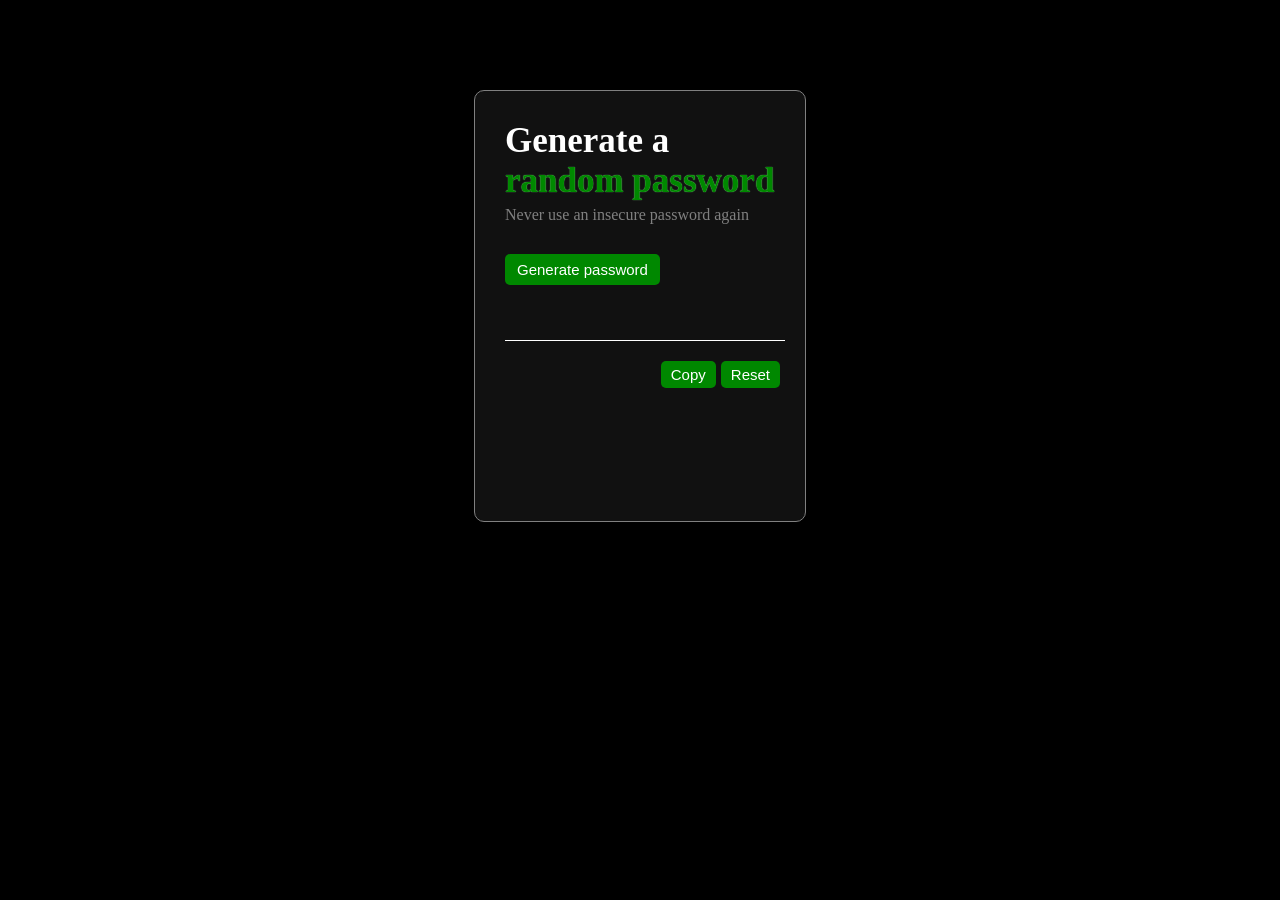
==== index.html @ c197aa3f "strong password generator website" ====
<!DOCTYPE html>

<html>
    <head>
        <title>Password Generator</title>
        <link rel="stylesheet" href="index.css">
    </head>
    <body>
        <div class="outer-container">
            <div id="password-generator-title">
                <span id="password-generator-w">Generate a</span>
                <span id="password-generator-gr">random password</span>
                <label id="password-hint">Never use an  insecure password again</label>
            </div>
            <div>
                <button id="generate-password-btn" onclick="generatePassword()">Generate password</button>
            </div>
            <div>
                <p id="password-answer"></p>
            </div>
            <div id="footer-console">
                <button id="copy-btn" onclick="copyPassword()">Copy</button>
                <button id="reset-btn" onclick="resetPassword()">Reset</button>
            </div>
        </div>
        <script src="index.js"></script>
    </body>
</html>
---- index.css ----
body {
    background-color: black;
    display: flex;
    justify-content: center;
    margin-top: 90px;
}

.outer-container {
    background-color: #111111;
    padding-left: 30px;
    padding-top: 30px;
    width: 300px;
    height: 400px;
    border-radius: 10px;
    border: 1px solid gray;
}

.outer-container:hover {
    box-shadow: 0 0 5px white;
}

#password-generator-title {
    display: flex;
    flex-direction: column;
}

#password-generator-w {
    font-size: 35px;
    font-weight: bold;
    color: white;
}

#password-generator-gr {
    font-size: 35px;
    font-weight: bold;
    color: #008800;
    text-shadow: 0 0 1px lightgreen;
}

#password-hint {
    color: gray;
    margin-top: 5px;
}

#generate-password-btn {
    margin-top: 30px;
    padding: 7px 12px;
    font-size: 15px;
    color: white;
    background-color: #008800;
    border: none;
    border-radius: 5px;
    cursor: pointer;
}

#generate-password-btn:hover {
    box-shadow: 0 0 4px white;
    text-shadow: 0 0 1px white; 
}

#generate-password-btn:active {
    transform: translateY(1px);
}

#password-answer {
    display: flex;
    align-items: end;
    margin-top: 20px;
    border-bottom: 1px solid white;
    padding-bottom: 5px;
    width: 280px;
    height: 30px;
    font-size: 20px;
    color: white;
}

#footer-console {
    display: flex;
    justify-content: end;
    gap: 5px;
    padding-right: 25px;
    margin-top: 20px;
}

#copy-btn {
    padding: 5px 10px;
    font-size: 15px;
    color: white;
    background-color: #008800;
    border: none;
    border-radius: 5px;
    cursor: pointer;
}

#copy-btn:hover {
    box-shadow: 0 0 4px white;
    text-shadow: 0 0 1px white; 
}

#copy-btn:active {
    transform: translateY(1px);
}

#reset-btn {
    padding: 5px 10px;
    font-size: 15px;
    color: white;
    background-color: #008800;
    border: none;
    border-radius: 5px;
    cursor: pointer;
}

#reset-btn:active {
    transform: translateY(1px);
}

#reset-btn:hover {
    box-shadow: 0 0 4px white;
    text-shadow: 0 0 1px white; 
}
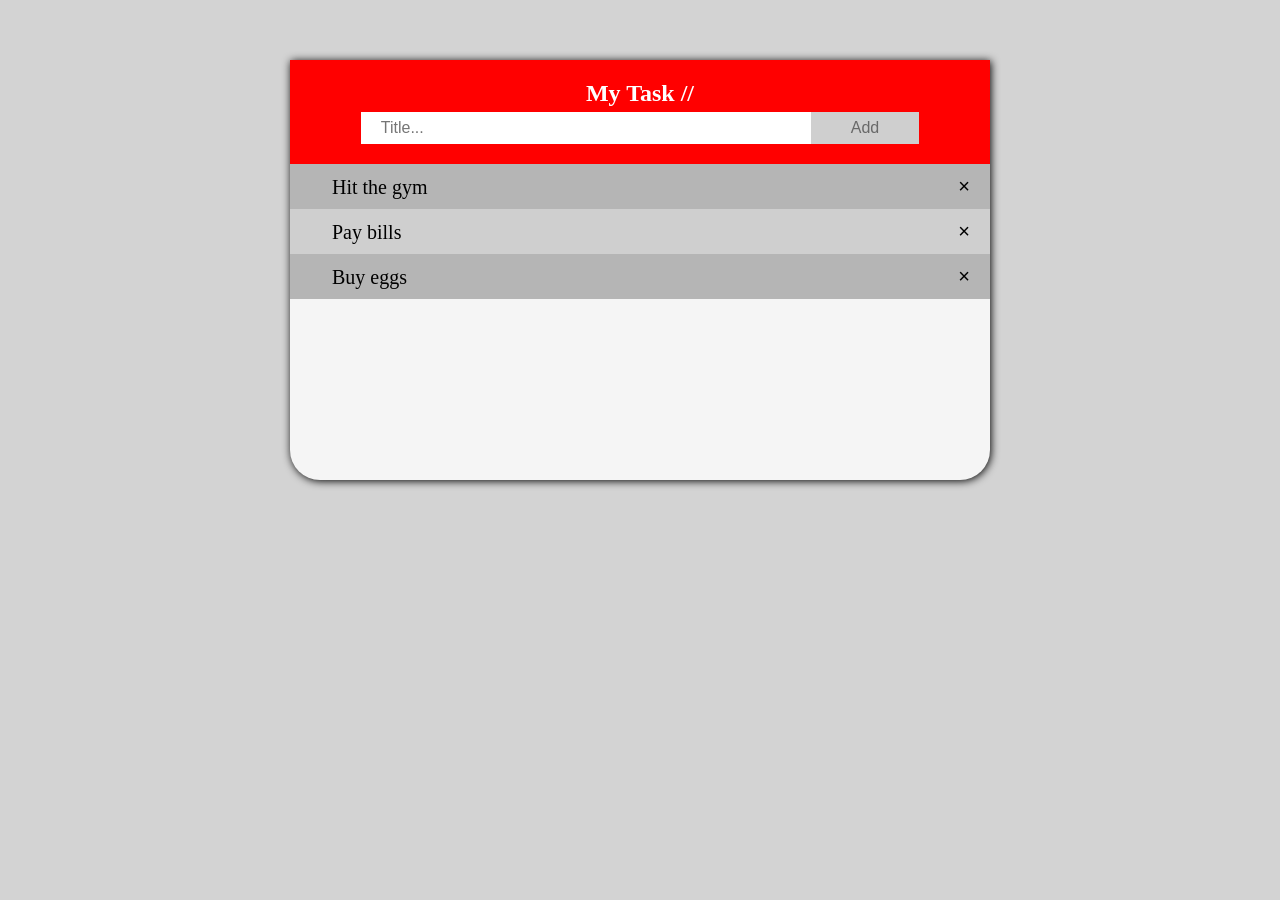
==== commit 326cae38: "todo list vụng về" ====
--- a/index.html
+++ b/index.html
@@ -2,27 +2,46 @@
 
 <html>
     <head>
-        <title>Password Generator</title>
-        <link rel="stylesheet" href="index.css">
+        <title>Todo list</title>
+        <link rel="stylesheet" href="style.css">
     </head>
     <body>
-        <div class="outer-container">
-            <div id="password-generator-title">
-                <span id="password-generator-w">Generate a</span>
-                <span id="password-generator-gr">random password</span>
-                <label id="password-hint">Never use an  insecure password again</label>
+        <div id="todo-container">
+            <div id="todo-header">
+                <p id="todo-title-text">My Task //</p>
+                <div id="todo-create-task">
+                    <input id="input-new-task" type="text" placeholder="Title...">
+                    <button id="add-btn">Add</button>
+                </div>
             </div>
-            <div>
-                <button id="generate-password-btn" onclick="generatePassword()">Generate password</button>
-            </div>
-            <div>
-                <p id="password-answer"></p>
-            </div>
-            <div id="footer-console">
-                <button id="copy-btn" onclick="copyPassword()">Copy</button>
-                <button id="reset-btn" onclick="resetPassword()">Reset</button>
+            <div id="todo-list">
+                <ul id="ul-el">
+                    <li class="todo-task">
+                        <span>
+                            <span class="checked-icon">&#10003;</span>
+                            <span class="task-text">Hit the gym</span>
+                        </span>
+                        <button class="delete-btn">&times;</button>
+                    </li>
+
+                    <li class="todo-task">
+                        <span>
+                            <span class="checked-icon">&#10003;</span>
+                            <span class="task-text">Pay bills</span>
+                        </span>
+                        <button class="delete-btn">&times;</button>
+                    </li>
+
+                    <li class="todo-task">
+                        <span>
+                            <span class="checked-icon">&#10003;</span>
+                            <span class="task-text">Buy eggs</span>
+                        </span>
+                        <button class="delete-btn">&times;</button>
+                    </li>
+                </ul>
             </div>
         </div>
-        <script src="index.js"></script>
+        <script src="script.js"></script>
     </body>
 </html>
--- a/style.css
+++ b/style.css
@@ -0,0 +1,136 @@
+body {
+    margin: 0;
+    display: flex;
+    justify-content: center;
+    background-color: lightgray;
+}
+
+#todo-container {
+    background-color: #f5f5f5;
+    display: flex;
+    flex-direction: column;
+    margin-top: 60px;
+    padding-bottom: 20px;
+    width: 700px;
+    overflow: hidden;
+    border-radius: 0 0 30px 30px;
+    box-shadow: 1px 1px 8px black;
+    border: none;
+    min-height: 400px;
+}
+
+#todo-header {
+    background-color: red;
+    padding: 20px 0;
+    margin: 0;
+    gap: 0;
+    display: flex;
+    flex-direction: column;
+    align-items: center;
+    gap: 5px;
+}
+
+#todo-title-text {
+    color: white;
+    margin: 0;
+    font-size: 24px;
+    font-weight: bold;
+}
+
+#todo-create-task {
+    display: flex;
+}
+
+#input-new-task {
+    padding: 5px 20px;
+    box-sizing: border-box;
+    width: 450px;
+    font-size: 1rem;
+    border: none;
+}
+
+#add-btn {
+    margin: 0;
+    padding: 7px 40px;
+    font-size: 1rem;
+    border: none;
+    background-color: #cfcfcf;
+    color: #696969;
+    cursor: pointer;
+}
+
+#add-btn:hover {
+    background-color: #b5b5b5;
+}
+
+#add-btn:active {
+    transform: translateY(1px);
+}
+
+#todo-list {
+    margin: 0;
+    padding: 0;
+}
+
+#ul-el {
+    margin: 0;
+    padding: 0;
+}
+
+.todo-task {
+    display: flex;
+    justify-content: space-between;
+    align-items: center;
+    background-color: #cfcfcf;
+    list-style-type: none;
+    font-size: 1rem;
+    padding: 0 0 0 20px;
+    box-sizing: border-box;
+    height: 45px;
+    font-size: 20px;
+    cursor: pointer;
+}
+
+.checked-icon {
+    visibility: hidden;
+}
+
+.isChecked .checked-icon{
+    visibility: visible;
+}
+
+#todo-list .todo-task.isChecked .task-text{
+    text-decoration: line-through;
+}
+
+#todo-list .todo-task.isChecked {
+    background-color: #696969;
+    color: whitesmoke;
+}
+
+#todo-list .todo-task.isChecked .delete-btn {
+    color: whitesmoke;
+}
+
+#todo-list li:nth-child(odd) {
+    background-color: #b5b5b5;
+}
+
+#todo-list li:hover {
+    background-color: #9c9c9c;
+}
+
+.delete-btn {
+    background-color: inherit;
+    box-sizing: border-box;
+    font-size: 20px;
+    height: 100%;
+    border: none;
+    margin: 0;
+    padding: 0 20px;
+    cursor: pointer;
+}
+
+.delete-btn:hover {
+    background-color: red;
+}
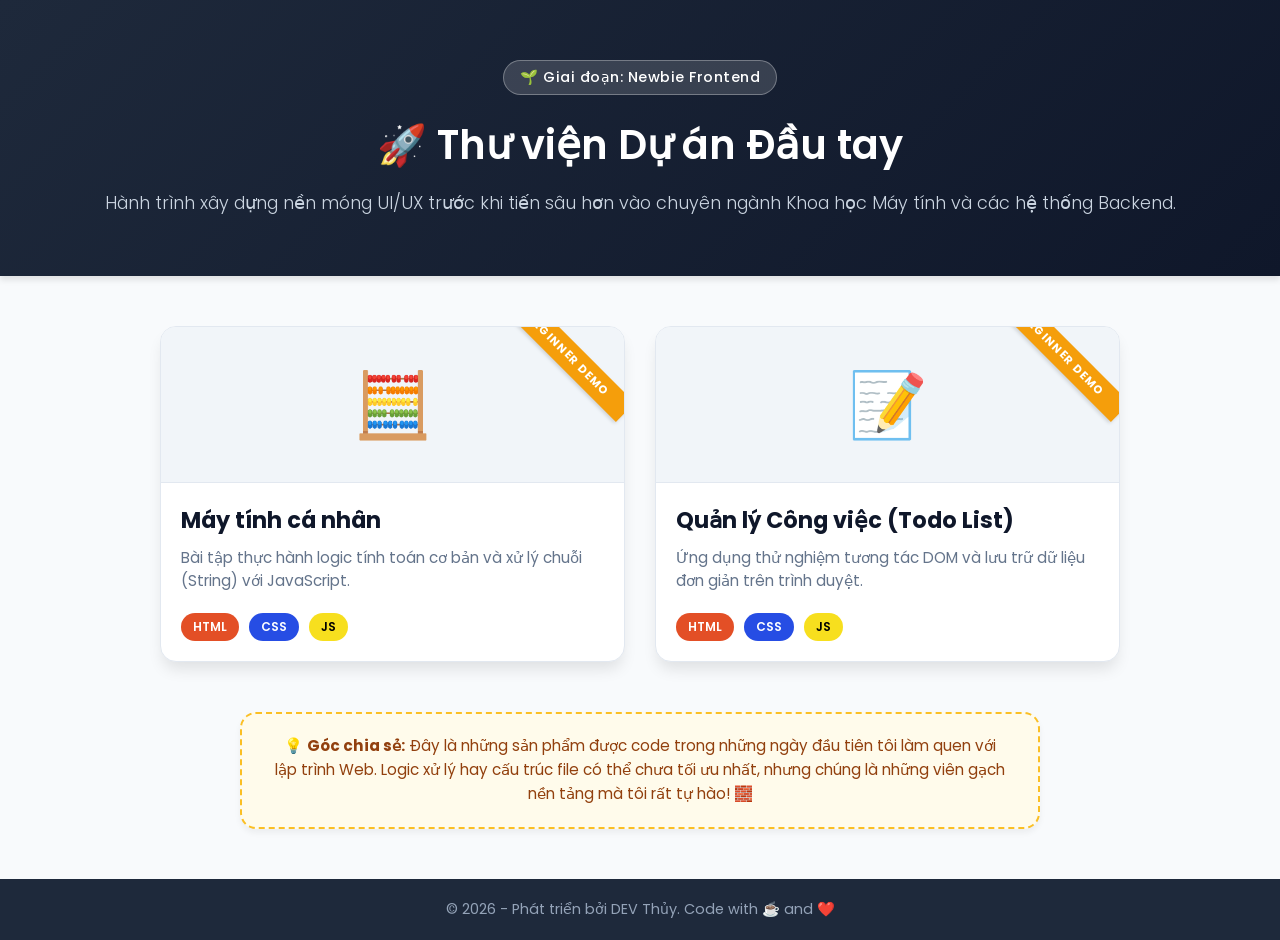
==== commit b273bfed: "Sắp xếp lại thư mục. Tạo một trang thư viện dự án để trỏ tới các thư mục con" ====
--- a/index.html
+++ b/index.html
@@ -1,47 +1,65 @@
 <!DOCTYPE html>
+<html lang="vi">
+<head>
+    <meta charset="UTF-8">
+    <meta name="viewport" content="width=device-width, initial-scale=1.0">
+    <title>Portfolio | Hành trình học Web</title>
+    <!-- Nhúng font chữ Poppins hiện đại -->
+    <link href="https://fonts.googleapis.com/css2?family=Poppins:wght@300;400;600&display=swap" rel="stylesheet">
+    <link rel="stylesheet" href="style.css">
+</head>
+<body>
+    <header class="hero-section">
+        <!-- Thêm nhãn trạng thái học tập -->
+        <span class="learning-badge">🌱 Giai đoạn: Newbie Frontend</span>
+        <h1>🚀 Thư viện Dự án Đầu tay</h1>
+        <!-- Cập nhật lời tựa định hướng -->
+        <p>Hành trình xây dựng nền móng UI/UX trước khi tiến sâu hơn vào chuyên ngành Khoa học Máy tính và các hệ thống Backend.</p>
+    </header>
 
-<html>
-    <head>
-        <title>Todo list</title>
-        <link rel="stylesheet" href="style.css">
-    </head>
-    <body>
-        <div id="todo-container">
-            <div id="todo-header">
-                <p id="todo-title-text">My Task //</p>
-                <div id="todo-create-task">
-                    <input id="input-new-task" type="text" placeholder="Title...">
-                    <button id="add-btn">Add</button>
+    <main class="portfolio-container">
+        <!-- Dự án 1: Máy tính -->
+        <a href="./calculator-web-demo/index.html" class="project-card">
+            <!-- Thêm thẻ đánh dấu Demo -->
+            <div class="demo-badge">Beginner Demo</div>
+            
+            <div class="card-icon">🧮</div>
+            <div class="card-content">
+                <h2>Máy tính cá nhân</h2>
+                <p>Bài tập thực hành logic tính toán cơ bản và xử lý chuỗi (String) với JavaScript.</p>
+                <div class="tech-stack">
+                    <span class="tag html">HTML</span>
+                    <span class="tag css">CSS</span>
+                    <span class="tag js">JS</span>
                 </div>
             </div>
-            <div id="todo-list">
-                <ul id="ul-el">
-                    <li class="todo-task">
-                        <span>
-                            <span class="checked-icon">&#10003;</span>
-                            <span class="task-text">Hit the gym</span>
-                        </span>
-                        <button class="delete-btn">&times;</button>
-                    </li>
+        </a>
 
-                    <li class="todo-task">
-                        <span>
-                            <span class="checked-icon">&#10003;</span>
-                            <span class="task-text">Pay bills</span>
-                        </span>
-                        <button class="delete-btn">&times;</button>
-                    </li>
+        <!-- Dự án 2: Todo List -->
+        <a href="./todoList-web-demo/index.html" class="project-card">
+            <div class="demo-badge">Beginner Demo</div>
 
-                    <li class="todo-task">
-                        <span>
-                            <span class="checked-icon">&#10003;</span>
-                            <span class="task-text">Buy eggs</span>
-                        </span>
-                        <button class="delete-btn">&times;</button>
-                    </li>
-                </ul>
+            <div class="card-icon">📝</div>
+            <div class="card-content">
+                <h2>Quản lý Công việc (Todo List)</h2>
+                <p>Ứng dụng thử nghiệm tương tác DOM và lưu trữ dữ liệu đơn giản trên trình duyệt.</p>
+                <div class="tech-stack">
+                    <span class="tag html">HTML</span>
+                    <span class="tag css">CSS</span>
+                    <span class="tag js">JS</span>
+                </div>
             </div>
-        </div>
-        <script src="script.js"></script>
-    </body>
+        </a>
+    </main>
+
+    <div class="disclaimer-section">
+        <p>💡 <strong>Góc chia sẻ:</strong> Đây là những sản phẩm được code trong những ngày đầu tiên tôi làm quen với lập trình Web. Logic xử lý hay cấu trúc file có thể chưa tối ưu nhất, nhưng chúng là những viên gạch nền tảng mà tôi rất tự hào! 🧱</p>
+    </div>
+
+    <footer>
+        <p>&copy; <span id="current-year"></span> - Phát triển bởi DEV Thủy. Code with ☕ and ❤️</p>
+    </footer>
+
+    <script src="script.js"></script>
+</body>
 </html>
--- a/style.css
+++ b/style.css
@@ -1,136 +1,178 @@
-body {
+/* Thiết lập cơ bản */
+* {
     margin: 0;
-    display: flex;
-    justify-content: center;
-    background-color: lightgray;
+    padding: 0;
+    box-sizing: border-box;
 }
 
-#todo-container {
-    background-color: #f5f5f5;
+body {
+    font-family: 'Poppins', sans-serif;
+    background-color: #f8fafc;
+    color: #334155;
     display: flex;
     flex-direction: column;
-    margin-top: 60px;
-    padding-bottom: 20px;
-    width: 700px;
-    overflow: hidden;
-    border-radius: 0 0 30px 30px;
-    box-shadow: 1px 1px 8px black;
-    border: none;
-    min-height: 400px;
+    min-height: 100vh;
 }
 
-#todo-header {
-    background-color: red;
-    padding: 20px 0;
-    margin: 0;
-    gap: 0;
+/* Phần Header (Hero) */
+.hero-section {
+    text-align: center;
+    padding: 60px 20px;
+    background: linear-gradient(135deg, #1e293b, #0f172a);
+    color: white;
+    box-shadow: 0 4px 6px rgba(0, 0, 0, 0.1);
+}
+
+.hero-section h1 {
+    font-size: 2.5rem;
+    margin-bottom: 15px;
+    font-weight: 600;
+}
+
+.hero-section p {
+    font-size: 1.1rem;
+    color: #cbd5e1;
+    font-weight: 300;
+}
+
+/* Lưới chứa các dự án */
+.portfolio-container {
+    display: grid;
+    grid-template-columns: repeat(auto-fit, minmax(300px, 1fr));
+    gap: 30px;
+    padding: 50px 20px;
+    max-width: 1000px;
+    margin: 0 auto;
+    flex: 1;
+}
+
+/* Thẻ Dự án (Card) */
+.project-card {
+    background-color: white;
+    border-radius: 16px;
+    text-decoration: none;
+    color: inherit;
+    overflow: hidden;
+    box-shadow: 0 10px 15px -3px rgba(0, 0, 0, 0.1);
+    transition: all 0.3s ease;
     display: flex;
     flex-direction: column;
-    align-items: center;
-    gap: 5px;
+    border: 1px solid #e2e8f0;
 }
 
-#todo-title-text {
-    color: white;
-    margin: 0;
-    font-size: 24px;
-    font-weight: bold;
+/* Hiệu ứng UX khi di chuột */
+.project-card:hover {
+    transform: translateY(-8px);
+    box-shadow: 0 20px 25px -5px rgba(0, 0, 0, 0.15);
+    border-color: #94a3b8;
 }
 
-#todo-create-task {
-    display: flex;
+.card-icon {
+    font-size: 4rem;
+    text-align: center;
+    padding: 30px 0;
+    background-color: #f1f5f9;
+    border-bottom: 1px solid #e2e8f0;
 }
 
-#input-new-task {
-    padding: 5px 20px;
-    box-sizing: border-box;
-    width: 450px;
-    font-size: 1rem;
-    border: none;
+.card-content {
+    padding: 20px;
+    display: flex;
+    flex-direction: column;
+    flex: 1;
 }
 
-#add-btn {
-    margin: 0;
-    padding: 7px 40px;
-    font-size: 1rem;
-    border: none;
-    background-color: #cfcfcf;
-    color: #696969;
-    cursor: pointer;
+.card-content h2 {
+    font-size: 1.4rem;
+    margin-bottom: 10px;
+    color: #0f172a;
 }
 
-#add-btn:hover {
-    background-color: #b5b5b5;
+.card-content p {
+    font-size: 0.95rem;
+    color: #64748b;
+    margin-bottom: 20px;
+    line-height: 1.5;
+    flex: 1;
 }
 
-#add-btn:active {
-    transform: translateY(1px);
+/* Nhãn ngôn ngữ (Tags) */
+.tech-stack {
+    display: flex;
+    gap: 10px;
 }
 
-#todo-list {
-    margin: 0;
-    padding: 0;
+.tag {
+    font-size: 0.75rem;
+    font-weight: 600;
+    padding: 5px 12px;
+    border-radius: 20px;
+    color: white;
 }
 
-#ul-el {
-    margin: 0;
-    padding: 0;
+.tag.html { background-color: #e34f26; }
+.tag.css { background-color: #264de4; }
+.tag.js { background-color: #f7df1e; color: #000; }
+
+/* Footer */
+footer {
+    text-align: center;
+    padding: 20px;
+    background-color: #1e293b;
+    color: #94a3b8;
+    font-size: 0.9rem;
 }
 
-.todo-task {
-    display: flex;
-    justify-content: space-between;
-    align-items: center;
-    background-color: #cfcfcf;
-    list-style-type: none;
-    font-size: 1rem;
-    padding: 0 0 0 20px;
-    box-sizing: border-box;
-    height: 45px;
-    font-size: 20px;
-    cursor: pointer;
+/* --- PHẦN BỔ SUNG CHO GIAO DIỆN NHẬP MÔN --- */
+
+/* Nhãn trạng thái trên Header */
+.learning-badge {
+    display: inline-block;
+    background-color: rgba(255, 255, 255, 0.15);
+    padding: 6px 16px;
+    border-radius: 20px;
+    font-size: 0.9rem;
+    margin-bottom: 20px;
+    border: 1px solid rgba(255, 255, 255, 0.3);
+    font-weight: 500;
+    letter-spacing: 0.5px;
 }
 
-.checked-icon {
-    visibility: hidden;
+/* Đảm bảo thẻ dự án có thể chứa huy hiệu Demo (Rất quan trọng) */
+.project-card {
+    position: relative; /* Dùng để làm mốc tọa độ cho demo-badge */
 }
 
-.isChecked .checked-icon{
-    visibility: visible;
+/* Huy hiệu Beginner Demo góc phải thẻ */
+.demo-badge {
+    position: absolute;
+    top: 15px;
+    right: -25px;
+    background-color: #f59e0b; /* Màu cam cảnh báo nhẹ nhàng */
+    color: white;
+    font-size: 0.7rem;
+    font-weight: 700;
+    padding: 5px 25px;
+    transform: rotate(45deg); /* Xoay chéo tạo hiệu ứng dải ruy-băng */
+    box-shadow: 0 2px 4px rgba(0, 0, 0, 0.15);
+    letter-spacing: 1px;
+    text-transform: uppercase;
 }
 
-#todo-list .todo-task.isChecked .task-text{
-    text-decoration: line-through;
+/* Hộp thông điệp (Disclaimer) */
+.disclaimer-section {
+    max-width: 800px;
+    margin: 0 auto 50px auto;
+    padding: 20px 30px;
+    background-color: #fffbeb;
+    border: 2px dashed #fbbf24;
+    border-radius: 16px;
+    color: #92400e;
+    text-align: center;
+    box-shadow: 0 4px 6px rgba(0, 0, 0, 0.05);
 }
 
-#todo-list .todo-task.isChecked {
-    background-color: #696969;
-    color: whitesmoke;
-}
-
-#todo-list .todo-task.isChecked .delete-btn {
-    color: whitesmoke;
-}
-
-#todo-list li:nth-child(odd) {
-    background-color: #b5b5b5;
-}
-
-#todo-list li:hover {
-    background-color: #9c9c9c;
-}
-
-.delete-btn {
-    background-color: inherit;
-    box-sizing: border-box;
-    font-size: 20px;
-    height: 100%;
-    border: none;
-    margin: 0;
-    padding: 0 20px;
-    cursor: pointer;
-}
-
-.delete-btn:hover {
-    background-color: red;
+.disclaimer-section p {
+    font-size: 0.95rem;
+    line-height: 1.6;
 }
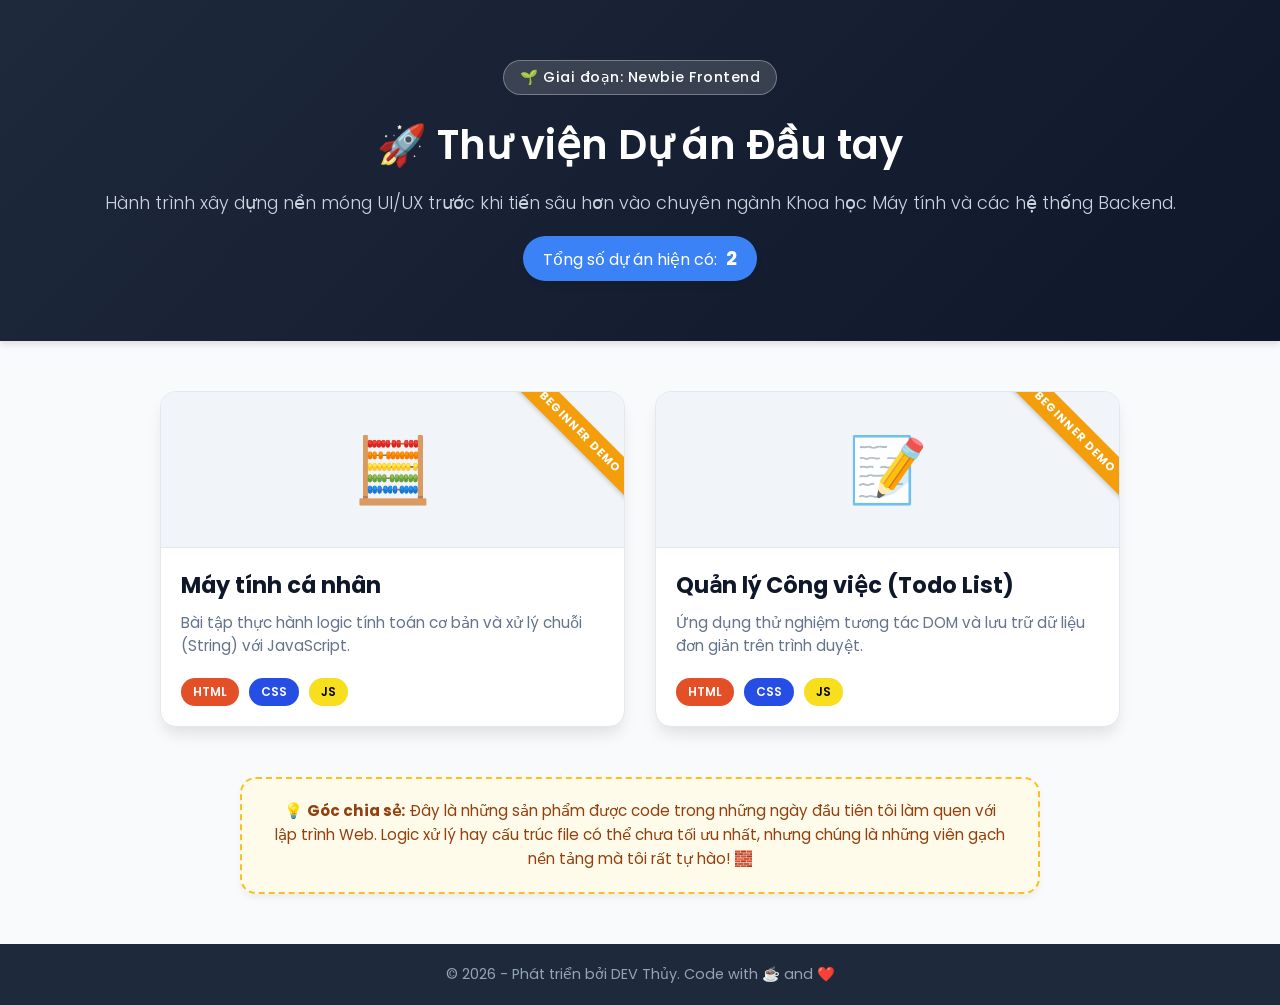
==== commit f6003832: "Bổ sung bộ đếm số dự án tự động và cập nhập lên giao diện" ====
--- a/index.html
+++ b/index.html
@@ -15,6 +15,9 @@
         <h1>🚀 Thư viện Dự án Đầu tay</h1>
         <!-- Cập nhật lời tựa định hướng -->
         <p>Hành trình xây dựng nền móng UI/UX trước khi tiến sâu hơn vào chuyên ngành Khoa học Máy tính và các hệ thống Backend.</p>
+        <div class="project-stats">
+            Tổng số dự án hiện có: <strong id="project-count">0</strong>
+        </div>
     </header>
 
     <main class="portfolio-container">
--- a/style.css
+++ b/style.css
@@ -65,6 +65,21 @@
     transform: translateY(-8px);
     box-shadow: 0 20px 25px -5px rgba(0, 0, 0, 0.15);
     border-color: #94a3b8;
+}
+
+.project-stats {
+    display: inline-block;
+    background-color: #3b82f6; /* Màu xanh nổi bật */
+    color: white;
+    padding: 8px 20px;
+    border-radius: 30px;
+    font-size: 1rem;
+    margin-top: 20px;
+    box-shadow: 0 4px 6px rgba(0,0,0,0.1);
+}
+.project-stats strong {
+    font-size: 1.2rem;
+    margin-left: 5px;
 }
 
 .card-icon {
@@ -146,8 +161,8 @@
 /* Huy hiệu Beginner Demo góc phải thẻ */
 .demo-badge {
     position: absolute;
-    top: 15px;
-    right: -25px;
+    top: 27px;
+    right: -37px;
     background-color: #f59e0b; /* Màu cam cảnh báo nhẹ nhàng */
     color: white;
     font-size: 0.7rem;
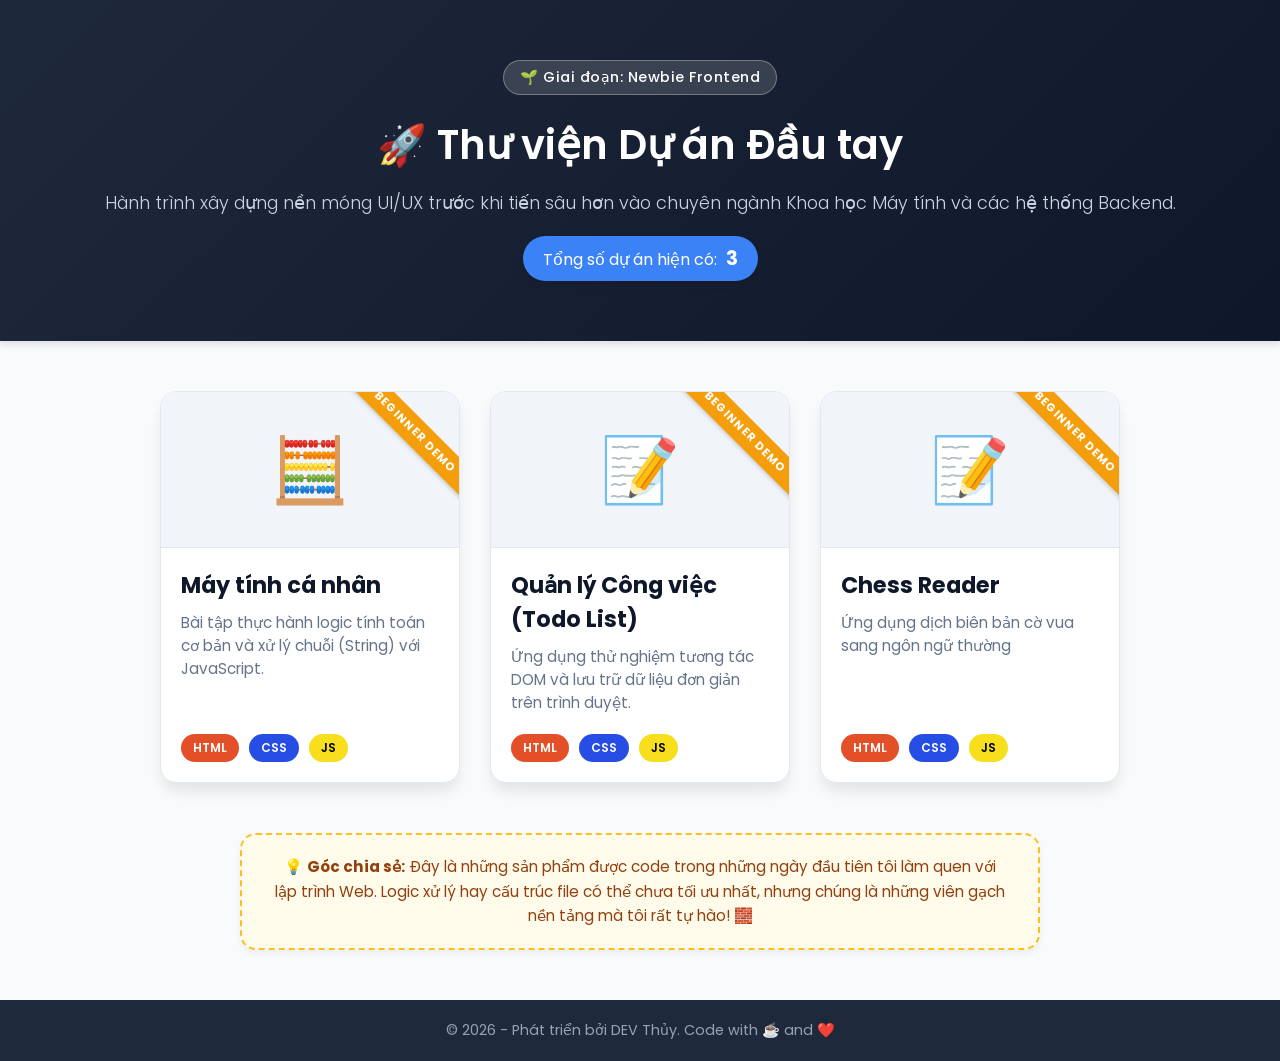
==== commit a53d040a: "Cập nhập dự án vào trang tổng thư viện" ====
--- a/index.html
+++ b/index.html
@@ -22,7 +22,7 @@
 
     <main class="portfolio-container">
         <!-- Dự án 1: Máy tính -->
-        <a href="./calculator-web-demo/index.html" class="project-card">
+        <a href="./calculator-web-demo" class="project-card">
             <!-- Thêm thẻ đánh dấu Demo -->
             <div class="demo-badge">Beginner Demo</div>
             
@@ -39,13 +39,29 @@
         </a>
 
         <!-- Dự án 2: Todo List -->
-        <a href="./todoList-web-demo/index.html" class="project-card">
+        <a href="./todoList-web-demo" class="project-card">
             <div class="demo-badge">Beginner Demo</div>
 
             <div class="card-icon">📝</div>
             <div class="card-content">
                 <h2>Quản lý Công việc (Todo List)</h2>
                 <p>Ứng dụng thử nghiệm tương tác DOM và lưu trữ dữ liệu đơn giản trên trình duyệt.</p>
+                <div class="tech-stack">
+                    <span class="tag html">HTML</span>
+                    <span class="tag css">CSS</span>
+                    <span class="tag js">JS</span>
+                </div>
+            </div>
+        </a>
+
+        <!-- Dự án 3: Chess Reader -->
+        <a href="./chess-reader-web-demo/" class="project-card">
+            <div class="demo-badge">Beginner Demo</div>
+
+            <div class="card-icon">📝</div>
+            <div class="card-content">
+                <h2>Chess Reader</h2>
+                <p>Ứng dụng dịch biên bản cờ vua sang ngôn ngữ thường</p>
                 <div class="tech-stack">
                     <span class="tag html">HTML</span>
                     <span class="tag css">CSS</span>
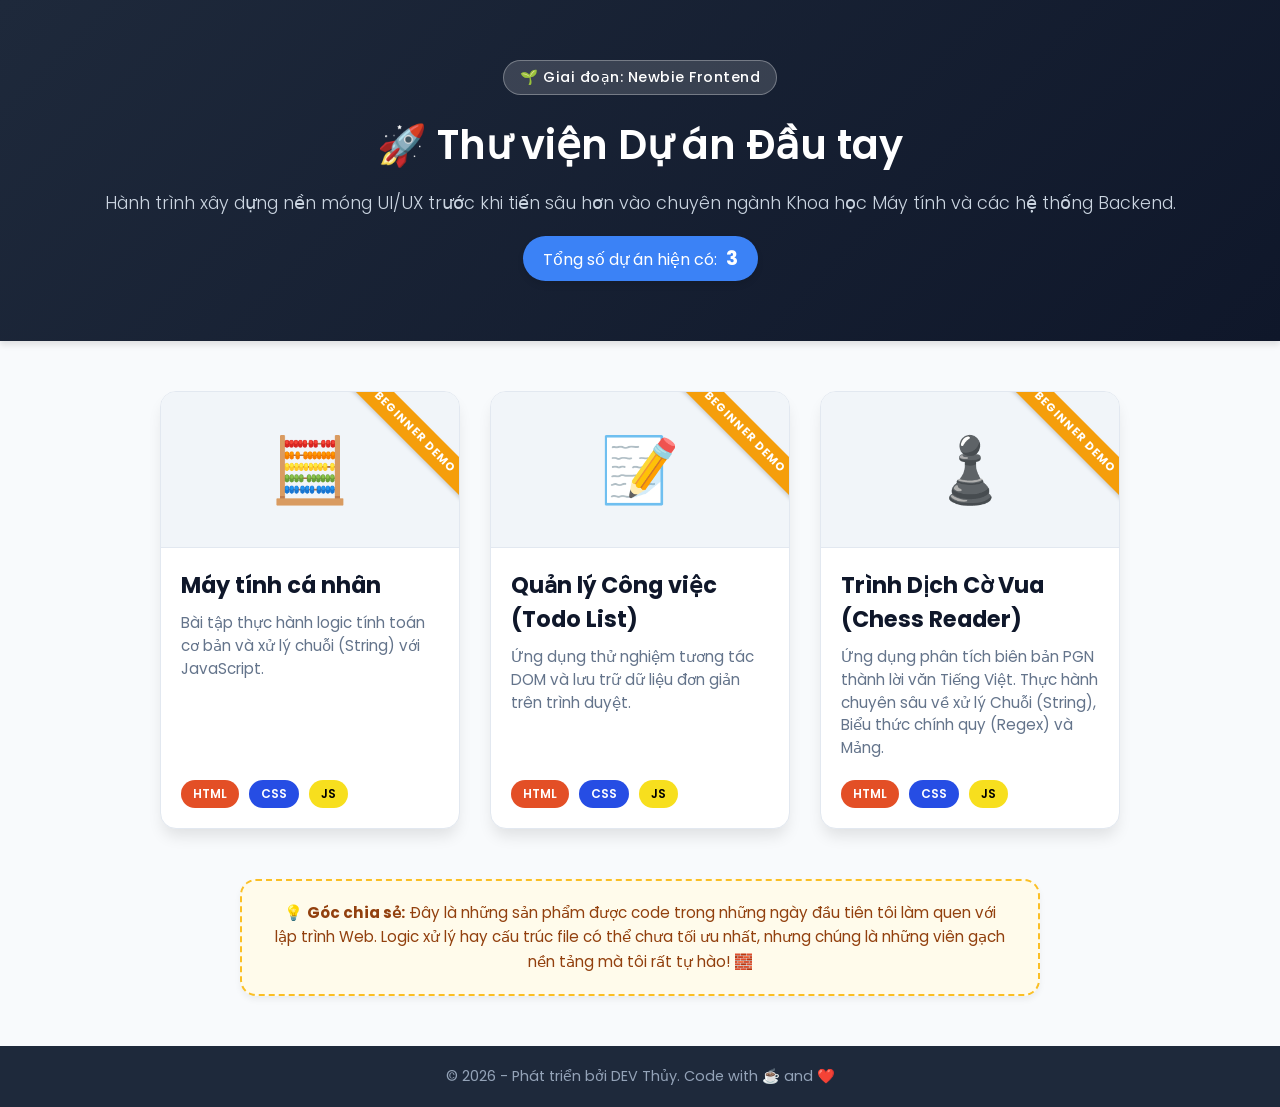
==== commit ab0d195d: "feat: Khởi tạo dự án Pixel Art Demo và Core Drawing Engine - Áp dụng kiến trúc ES6 Modules (main, st" ====
--- a/index.html
+++ b/index.html
@@ -55,13 +55,13 @@
         </a>
 
         <!-- Dự án 3: Chess Reader -->
-        <a href="./chess-reader-web-demo/" class="project-card">
+        <a href="./chess-reader-web-demo/index.html" class="project-card">
             <div class="demo-badge">Beginner Demo</div>
 
-            <div class="card-icon">📝</div>
+            <div class="card-icon">♟️</div>
             <div class="card-content">
-                <h2>Chess Reader</h2>
-                <p>Ứng dụng dịch biên bản cờ vua sang ngôn ngữ thường</p>
+                <h2>Trình Dịch Cờ Vua (Chess Reader)</h2>
+                <p>Ứng dụng phân tích biên bản PGN thành lời văn Tiếng Việt. Thực hành chuyên sâu về xử lý Chuỗi (String), Biểu thức chính quy (Regex) và Mảng.</p>
                 <div class="tech-stack">
                     <span class="tag html">HTML</span>
                     <span class="tag css">CSS</span>
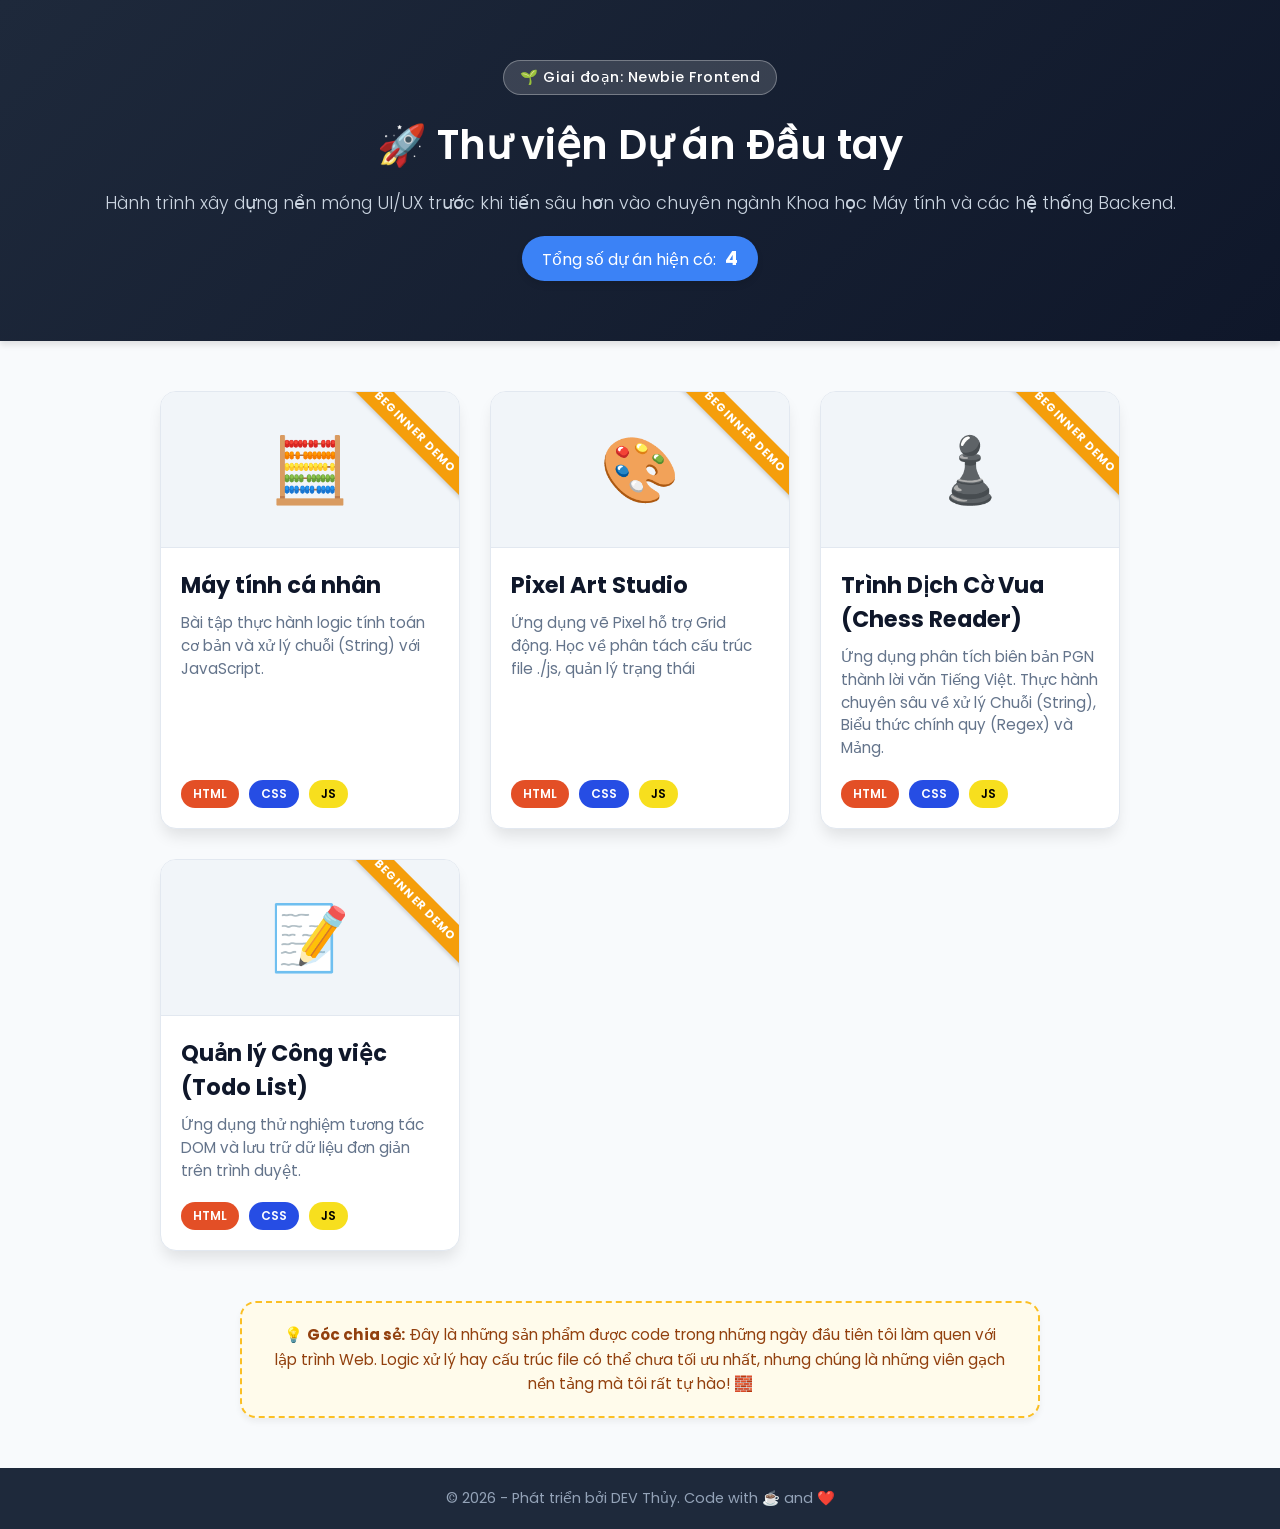
==== commit fe68569a: "feat: Tích hợp Pixel Art Studio vào trang chủ my-first-learn" ====
--- a/index.html
+++ b/index.html
@@ -38,14 +38,14 @@
             </div>
         </a>
 
-        <!-- Dự án 2: Todo List -->
-        <a href="./todoList-web-demo" class="project-card">
+        <!-- Dự án 4: Pixel Art -->
+        <a href="./pixel-art-web-demo" class="project-card">
             <div class="demo-badge">Beginner Demo</div>
 
-            <div class="card-icon">📝</div>
+            <div class="card-icon">🎨</div>
             <div class="card-content">
-                <h2>Quản lý Công việc (Todo List)</h2>
-                <p>Ứng dụng thử nghiệm tương tác DOM và lưu trữ dữ liệu đơn giản trên trình duyệt.</p>
+                <h2>Pixel Art Studio</h2>
+                <p>Ứng dụng vẽ Pixel hỗ trợ Grid động. Học về phân tách cấu trúc file ./js, quản lý trạng thái</p>
                 <div class="tech-stack">
                     <span class="tag html">HTML</span>
                     <span class="tag css">CSS</span>
@@ -55,13 +55,29 @@
         </a>
 
         <!-- Dự án 3: Chess Reader -->
-        <a href="./chess-reader-web-demo/index.html" class="project-card">
+        <a href="./chess-reader-web-demo" class="project-card">
             <div class="demo-badge">Beginner Demo</div>
 
             <div class="card-icon">♟️</div>
             <div class="card-content">
                 <h2>Trình Dịch Cờ Vua (Chess Reader)</h2>
                 <p>Ứng dụng phân tích biên bản PGN thành lời văn Tiếng Việt. Thực hành chuyên sâu về xử lý Chuỗi (String), Biểu thức chính quy (Regex) và Mảng.</p>
+                <div class="tech-stack">
+                    <span class="tag html">HTML</span>
+                    <span class="tag css">CSS</span>
+                    <span class="tag js">JS</span>
+                </div>
+            </div>
+        </a>
+
+        <!-- Dự án 2: Todo List -->
+        <a href="./todoList-web-demo" class="project-card">
+            <div class="demo-badge">Beginner Demo</div>
+
+            <div class="card-icon">📝</div>
+            <div class="card-content">
+                <h2>Quản lý Công việc (Todo List)</h2>
+                <p>Ứng dụng thử nghiệm tương tác DOM và lưu trữ dữ liệu đơn giản trên trình duyệt.</p>
                 <div class="tech-stack">
                     <span class="tag html">HTML</span>
                     <span class="tag css">CSS</span>
